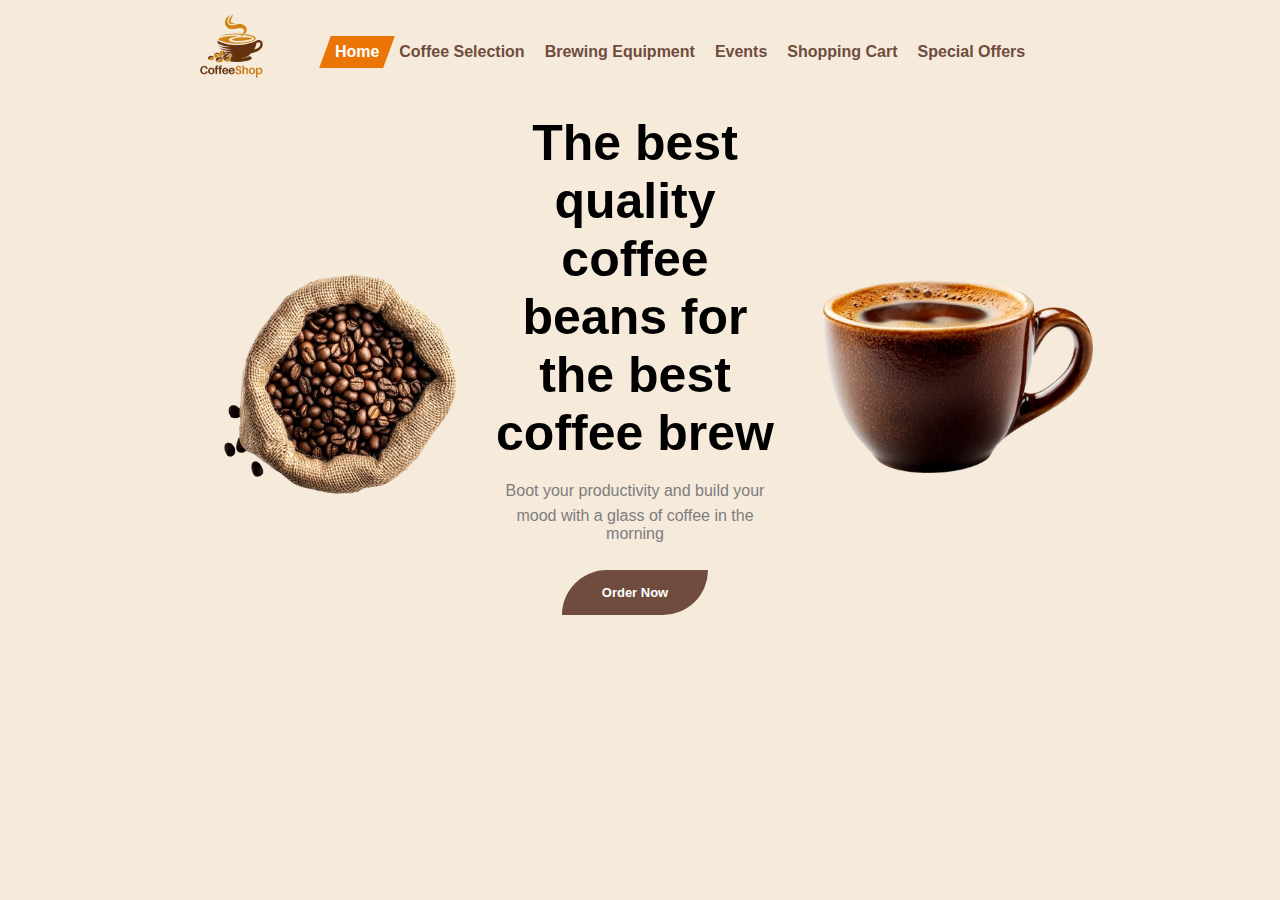
==== index.html @ 0a5094bb "init" ====
<!DOCTYPE html>
<html lang="en">
<head>
    <meta charset="UTF-8">
    <meta name="viewport" content="width=device-width, initial-scale=1.0">
    <title>Coffee Shop</title>

    <link rel="stylesheet" href="./assets/styles/app.css">
    <link rel="stylesheet" href="https://cdnjs.cloudflare.com/ajax/libs/font-awesome/5.7.2/css/all.min.css" integrity="sha512-3M00D/rn8n+2ZVXBO9Hib0GKNpkm8MSUU/e2VNthDyBYxKWG+BftNYYcuEjXlyrSO637tidzMBXfE7sQm0INUg==" crossorigin="anonymous" referrerpolicy="no-referrer" />
</head>
<body>
    <nav>
        <div class="navbar-wrapper">
            <div class="logo">
                <img src="./assets/images/logo.png" alt="">
            </div>
            <div class="menu">
                <a href="#" class="active"><span>Home</span></a>
                <a href="#"><span>Coffee Selection</span></a>
                <a href="#"><span>Brewing Equipment</span></a>
                <a href="#"><span>Events</span></a>
                <a href="#"><span>Shopping Cart</span></a>
                <a href="#"><span>Special Offers</span></a>
            </div>
            <div class="cart">
                <i class="fas fa-shopping-cart cursor-pointer"></i>
            </div>
        </div>
    </nav>

    <!-- hero section  -->
    <section class="hero">
        <img src="./assets/images/seed.png" alt="">
        <div class="hero-content">
            <h1>The best quality coffee beans for the best coffee brew</h1>
            <div>
                <p>Boot your productivity and build your</p>
                <p>mood with a glass of coffee in the morning</p>
            </div>
            <a href="#" class="primary-btn">Order Now</a>
        </div>
        <img src="./assets/images/cup.png" alt="">
    </section>
</body>
</html>
---- assets/styles/app.css ----
@import url('navbar.css');
@import url('home.css');

body {
    margin: 0;
    padding: 0;
    box-sizing: border-box;
    font-family: Arial, Helvetica, sans-serif;
    background-color: #f6eada;
}

p {
    margin: 0px 0px 7px;
    padding: 0;
    color: #7c7d80;
}

h1, h2, h3, h4, h5, h6 {
    margin: 0;
    padding: 0;
}

:root {
    --primary-color: #6f4c3e;
    --secondary-color: #eb7506;
    --app-padding: 10px 15%;
}

.cursor-pointer {
    cursor: pointer;
}

a {
    text-decoration: none;
}

a.primary-btn {
    display: inline-block;
    background-color: var(--primary-color);
    padding: 15px 40px;
    border-radius: 100px 0px 100px 0px;
    color: #fff;
    font-weight: 600;
    font-size: 13px;
    transition: .4s ease;
}

a.primary-btn:hover {
    background-color: var(--secondary-color);
}

i {
    color: var(--primary-color);
    font-size: 18px;
}
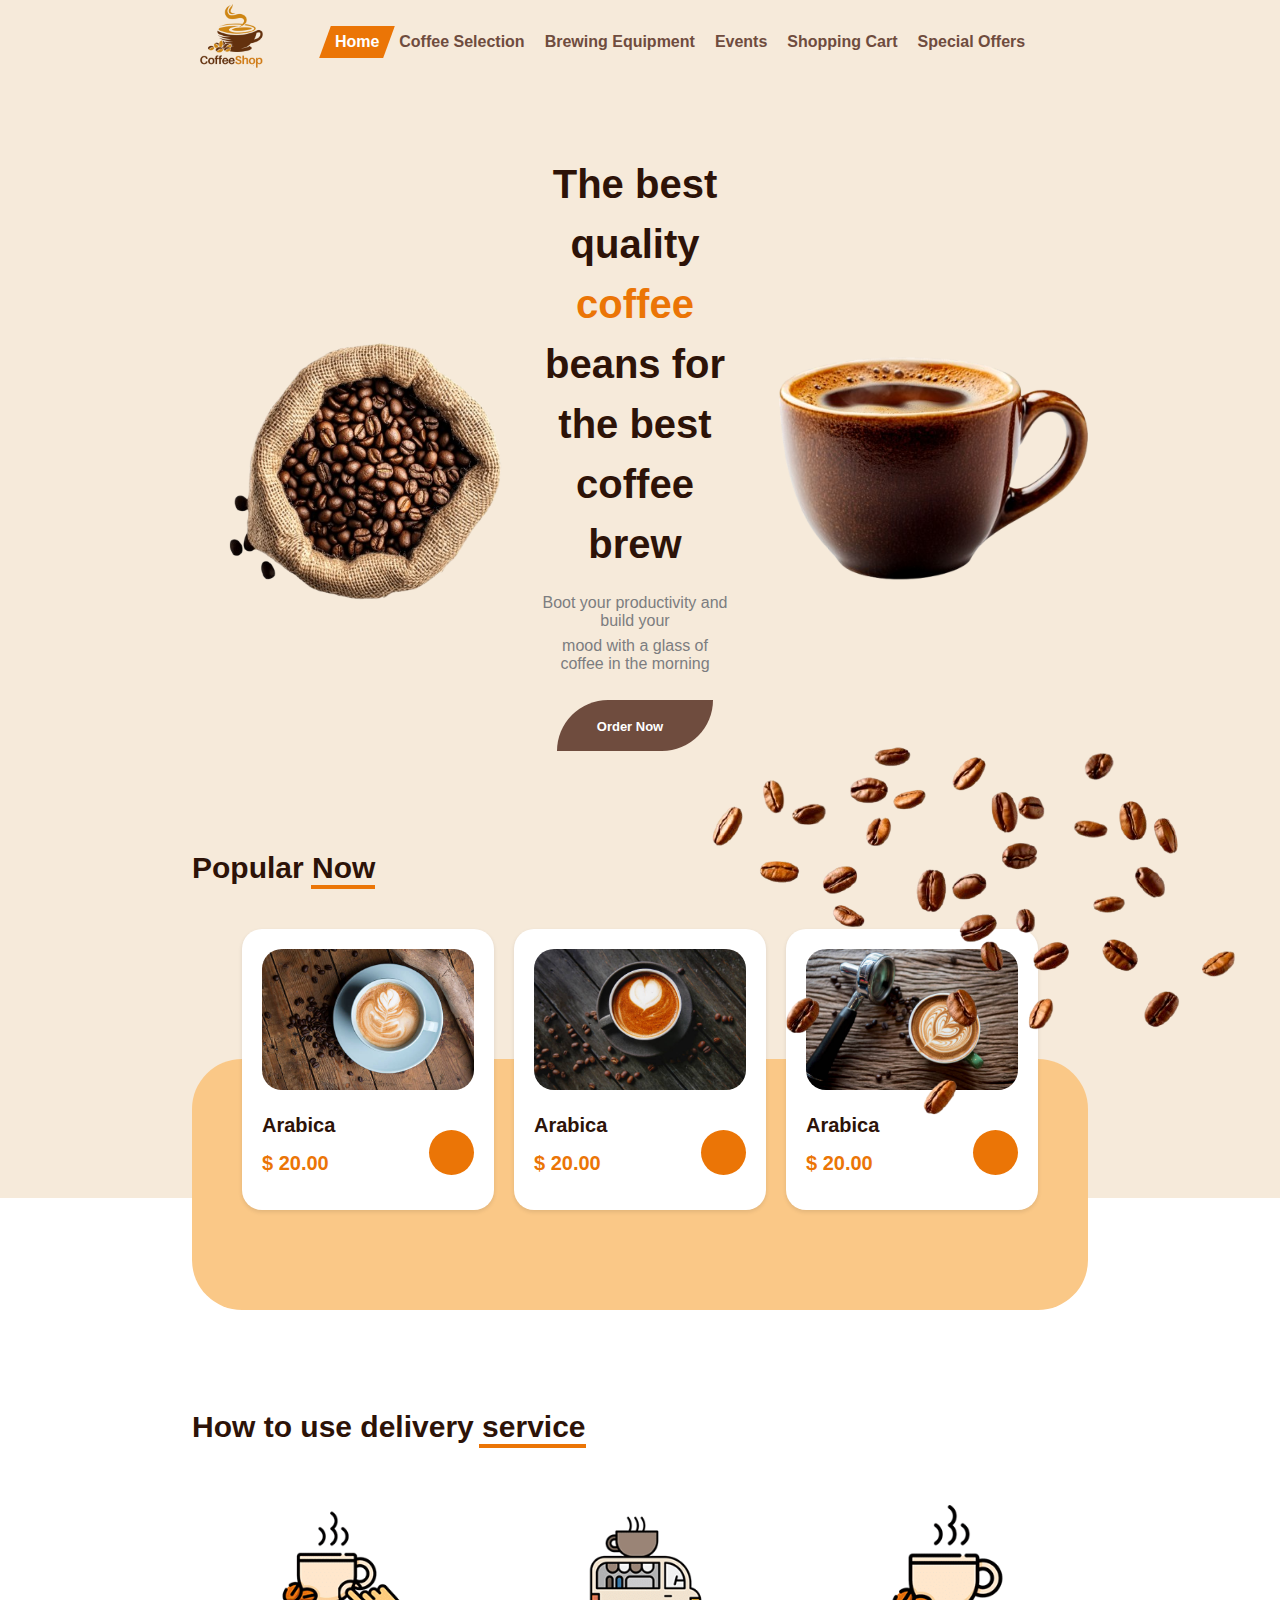
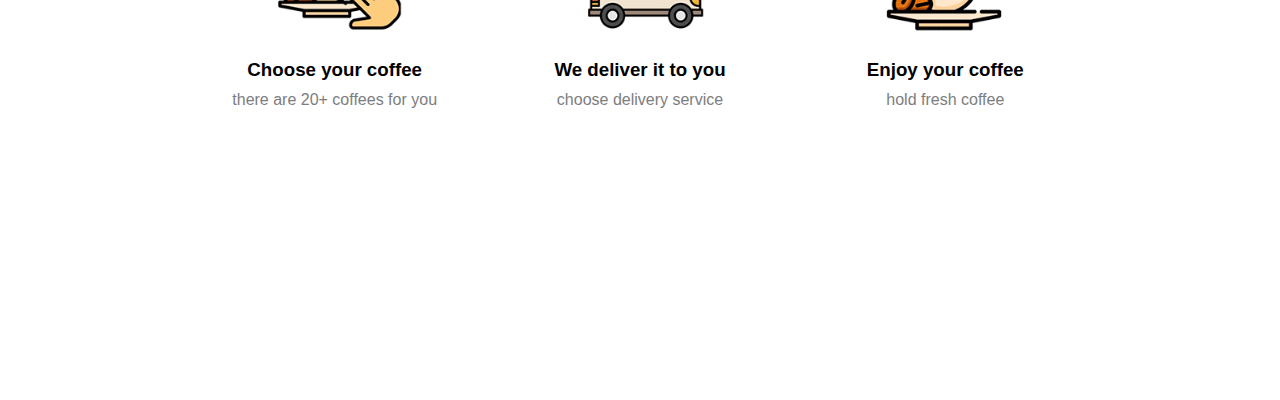
==== commit 4c594831: "delivery service" ====
--- a/index.html
+++ b/index.html
@@ -32,14 +32,88 @@
     <section class="hero">
         <img src="./assets/images/seed.png" alt="">
         <div class="hero-content">
-            <h1>The best quality coffee beans for the best coffee brew</h1>
+            <h1>The best quality <span>coffee</span> beans for the best coffee brew</h1>
             <div>
                 <p>Boot your productivity and build your</p>
                 <p>mood with a glass of coffee in the morning</p>
             </div>
-            <a href="#" class="primary-btn">Order Now</a>
+            <a href="#" class="primary-btn">Order Now <i class="fas fa-shopping-cart cursor-pointer"></i></a>
         </div>
         <img src="./assets/images/cup.png" alt="">
     </section>
+
+    <section class="popular-now">
+        <img class="beans" src="./assets/images/bean.png" alt="">
+        <h1 class="section-header">Popular Now</h1>
+        <div class="popular-card-wrapper">
+            <div class="popular-card">
+                <div class="popular-card-img">
+                    <img src="./assets/images/popular1.jpg" alt="">
+                </div>
+                <div class="popular-card-content">
+                    <div>
+                        <h3>Arabica</h3>
+                        <p class="price">$ 20.00</p>
+                    </div>
+                    <div class="cart-wrapper">
+                        <i class="fas fa-shopping-cart cursor-pointer"></i>
+                    </div>
+                </div>
+            </div>
+            <div class="popular-card">
+                <div class="popular-card-img">
+                    <img src="./assets/images/popular2.jpg" alt="">
+                </div>
+                <div class="popular-card-content">
+                    <div>
+                        <h3>Arabica</h3>
+                        <p class="price">$ 20.00</p>
+                    </div>
+                    <div class="cart-wrapper">
+                        <i class="fas fa-shopping-cart cursor-pointer"></i>
+                    </div>
+                </div>
+            </div>
+            <div class="popular-card">
+                <div class="popular-card-img">
+                    <img src="./assets/images/popular3.jpg" alt="">
+                </div>
+                <div class="popular-card-content">
+                    <div>
+                        <h3>Arabica</h3>
+                        <p class="price">$ 20.00</p>
+                    </div>
+                    <div class="cart-wrapper">
+                        <i class="fas fa-shopping-cart cursor-pointer"></i>
+                    </div>
+                </div>
+            </div>
+        </div>
+    </section>
+
+    <!-- delivery service  -->
+     <section class="delivery-service">
+        <h1 class="section-header">How to use delivery service</h1>
+
+        <div class="delivery-card-wrapper">
+            <div class="delivery-card">
+                <img src="./assets/images/deli1.png" alt="">
+                <h3>Choose your coffee</h3>
+                <p>there are 20+ coffees for you</p>
+            </div>
+            <div class="delivery-card">
+                <img src="./assets/images/deli2.png" alt="">
+                <h3>We deliver it to you</h3>
+                <p>choose delivery service</p>
+            </div>
+            <div class="delivery-card">
+                <img src="./assets/images/deli3.png" alt="">
+                <h3>Enjoy your coffee</h3>
+                <p>hold fresh coffee</p>
+            </div>
+        </div>
+     </section>
+
 </body>
+    <script src="./assets/js/app.js"></script>
 </html>--- a/assets/styles/app.css
+++ b/assets/styles/app.css
@@ -6,7 +6,7 @@
     padding: 0;
     box-sizing: border-box;
     font-family: Arial, Helvetica, sans-serif;
-    background-color: #f6eada;
+    height: 2000px;
 }
 
 p {
@@ -21,9 +21,11 @@
 }
 
 :root {
+    --bg-color: #f6eada;
     --primary-color: #6f4c3e;
     --secondary-color: #eb7506;
-    --app-padding: 10px 15%;
+    --app-padding: 0px 15%;
+    --font-color: #2d1308;
 }
 
 .cursor-pointer {
@@ -45,8 +47,47 @@
     transition: .4s ease;
 }
 
+a.primary-btn i {
+    margin-left: 10px;
+    color: #eb7506;
+}
+
 a.primary-btn:hover {
     background-color: var(--secondary-color);
+}
+
+a.primary-btn:hover i {
+    color: #fff;
+}
+
+h1.section-header {
+    display: inline-block;
+    font-size: 30px;
+    font-weight: bold;
+    color: var(--font-color);
+    margin-bottom: 20px;
+}
+
+h1.section-header::after {
+    content: "";
+    display: block;
+    height: 4px;
+    background-color: var(--secondary-color);
+    margin-left: auto;
+}
+
+.cart-wrapper {
+    display: flex;
+    justify-content: center;
+    align-items: center;
+    background-color: var(--secondary-color);
+    width: 45px;
+    height: 45px;
+    border-radius: 100%;
+}
+
+.cart-wrapper i {
+    color: #fff;
 }
 
 i {
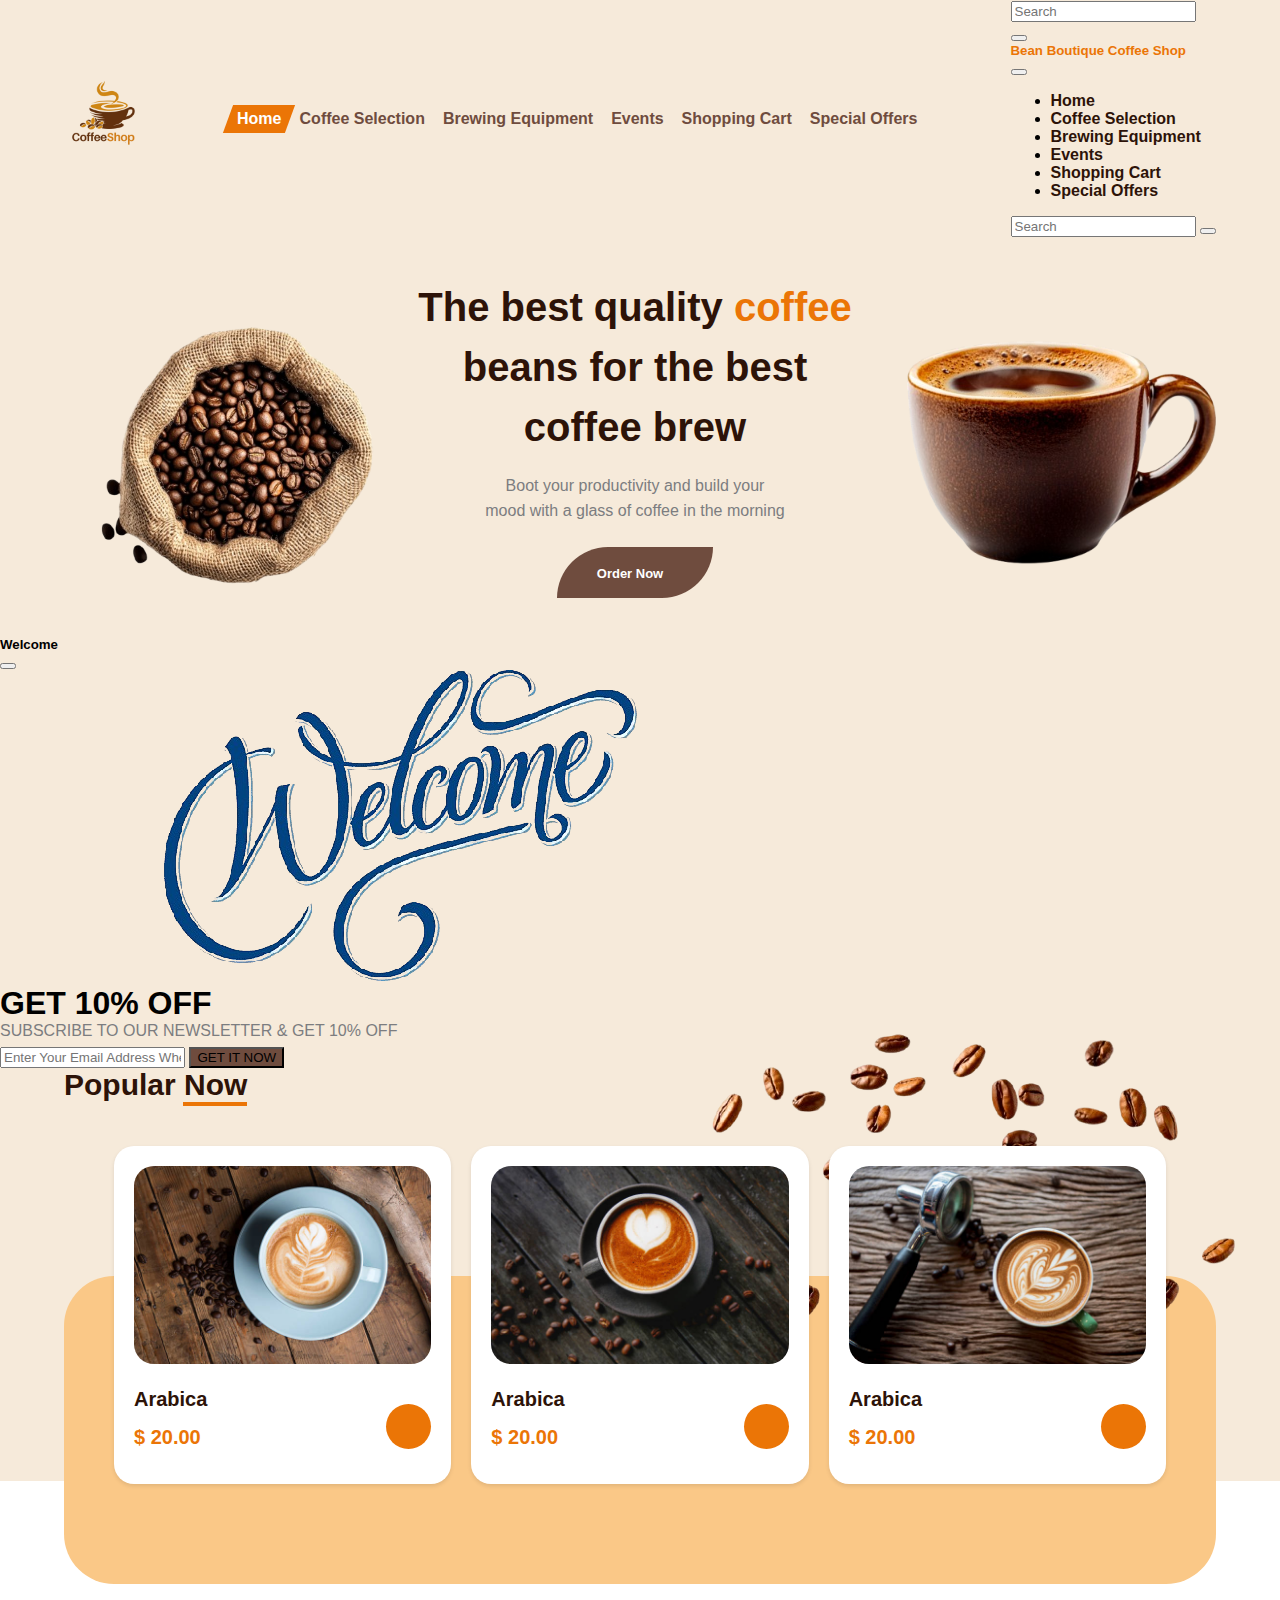
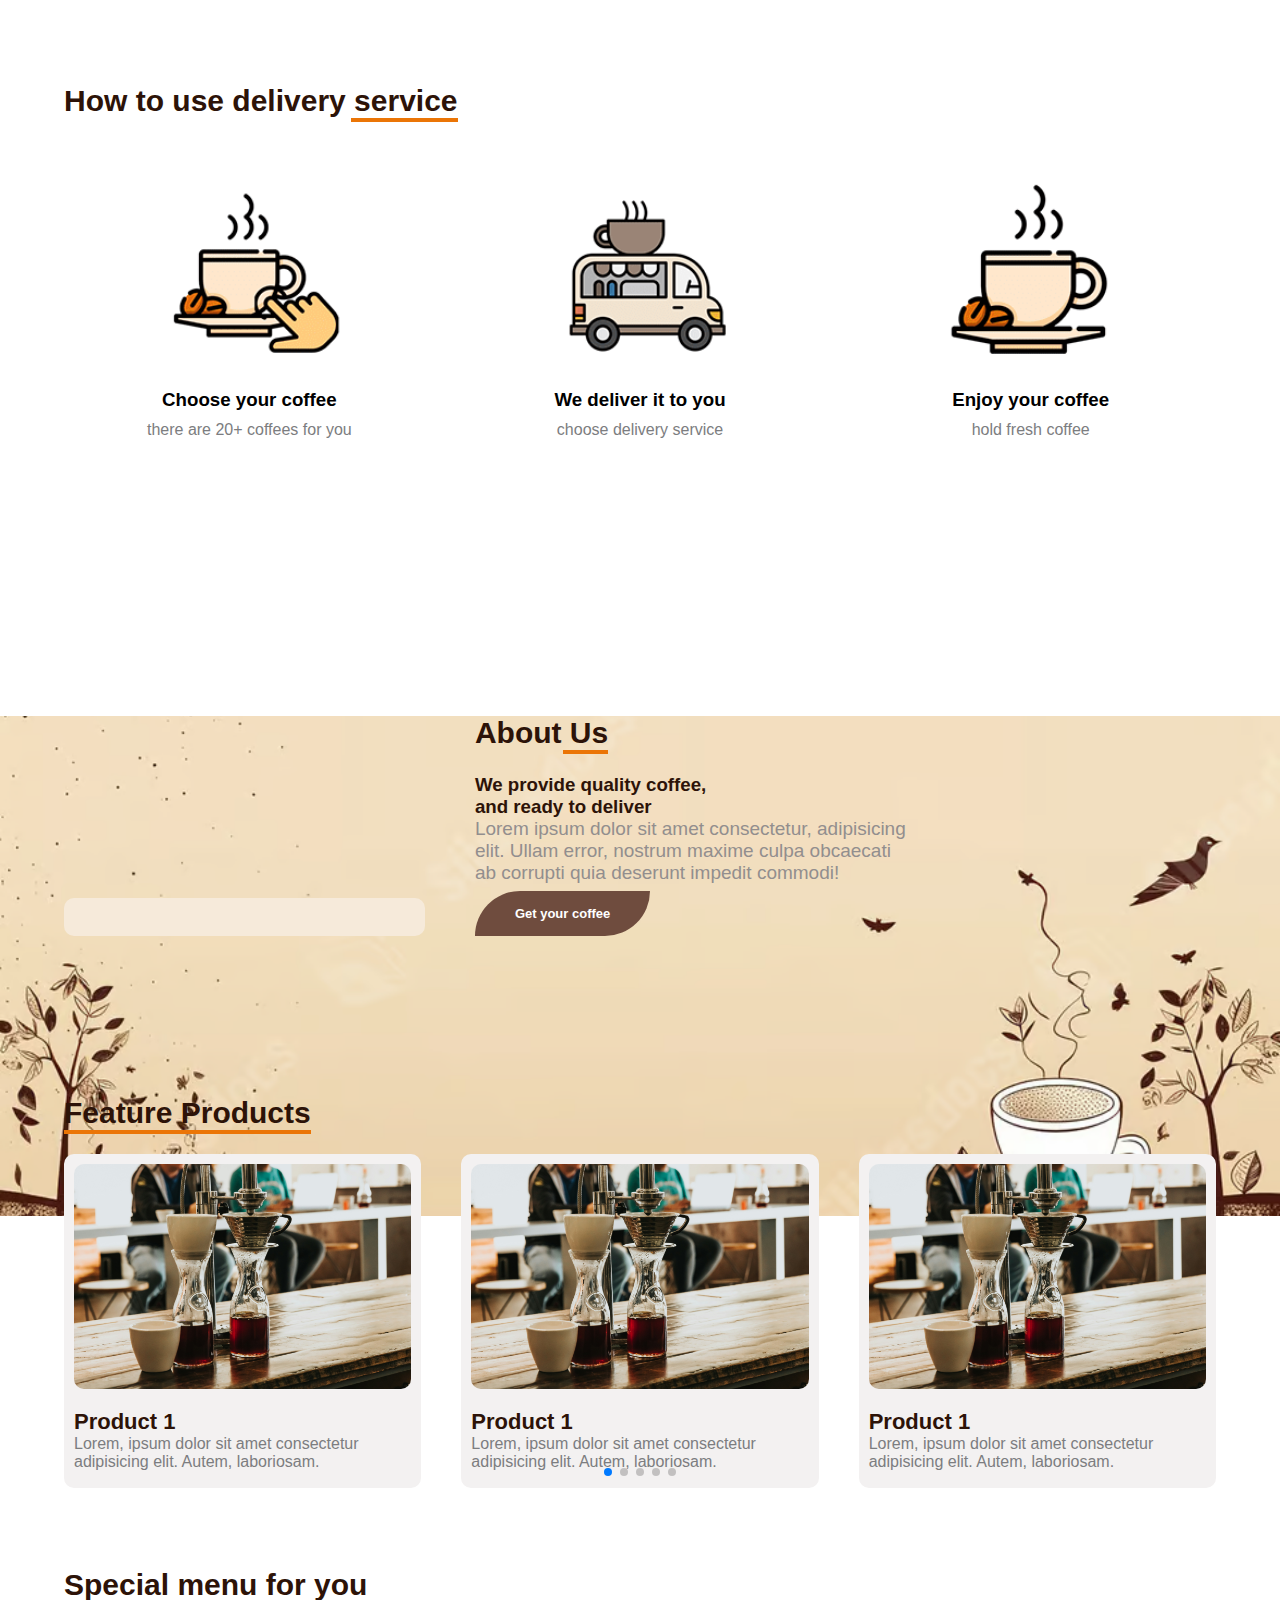
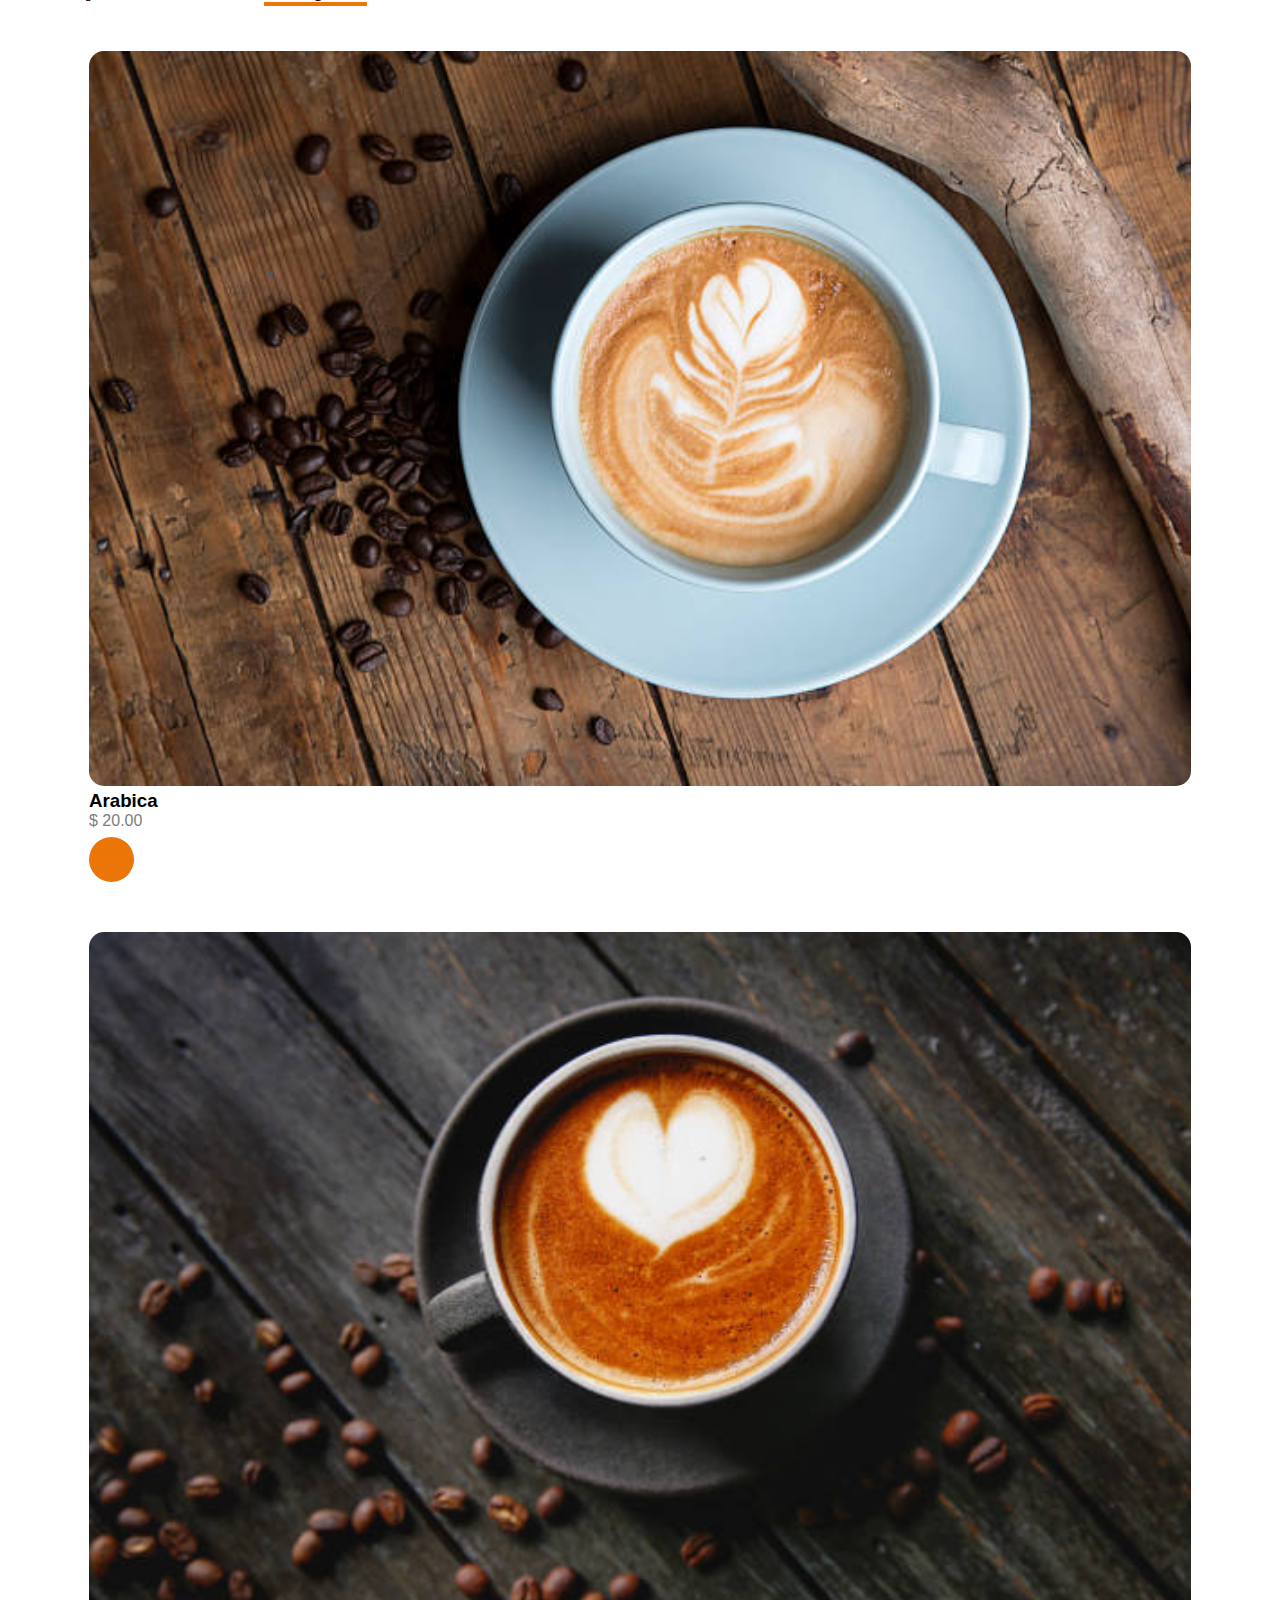
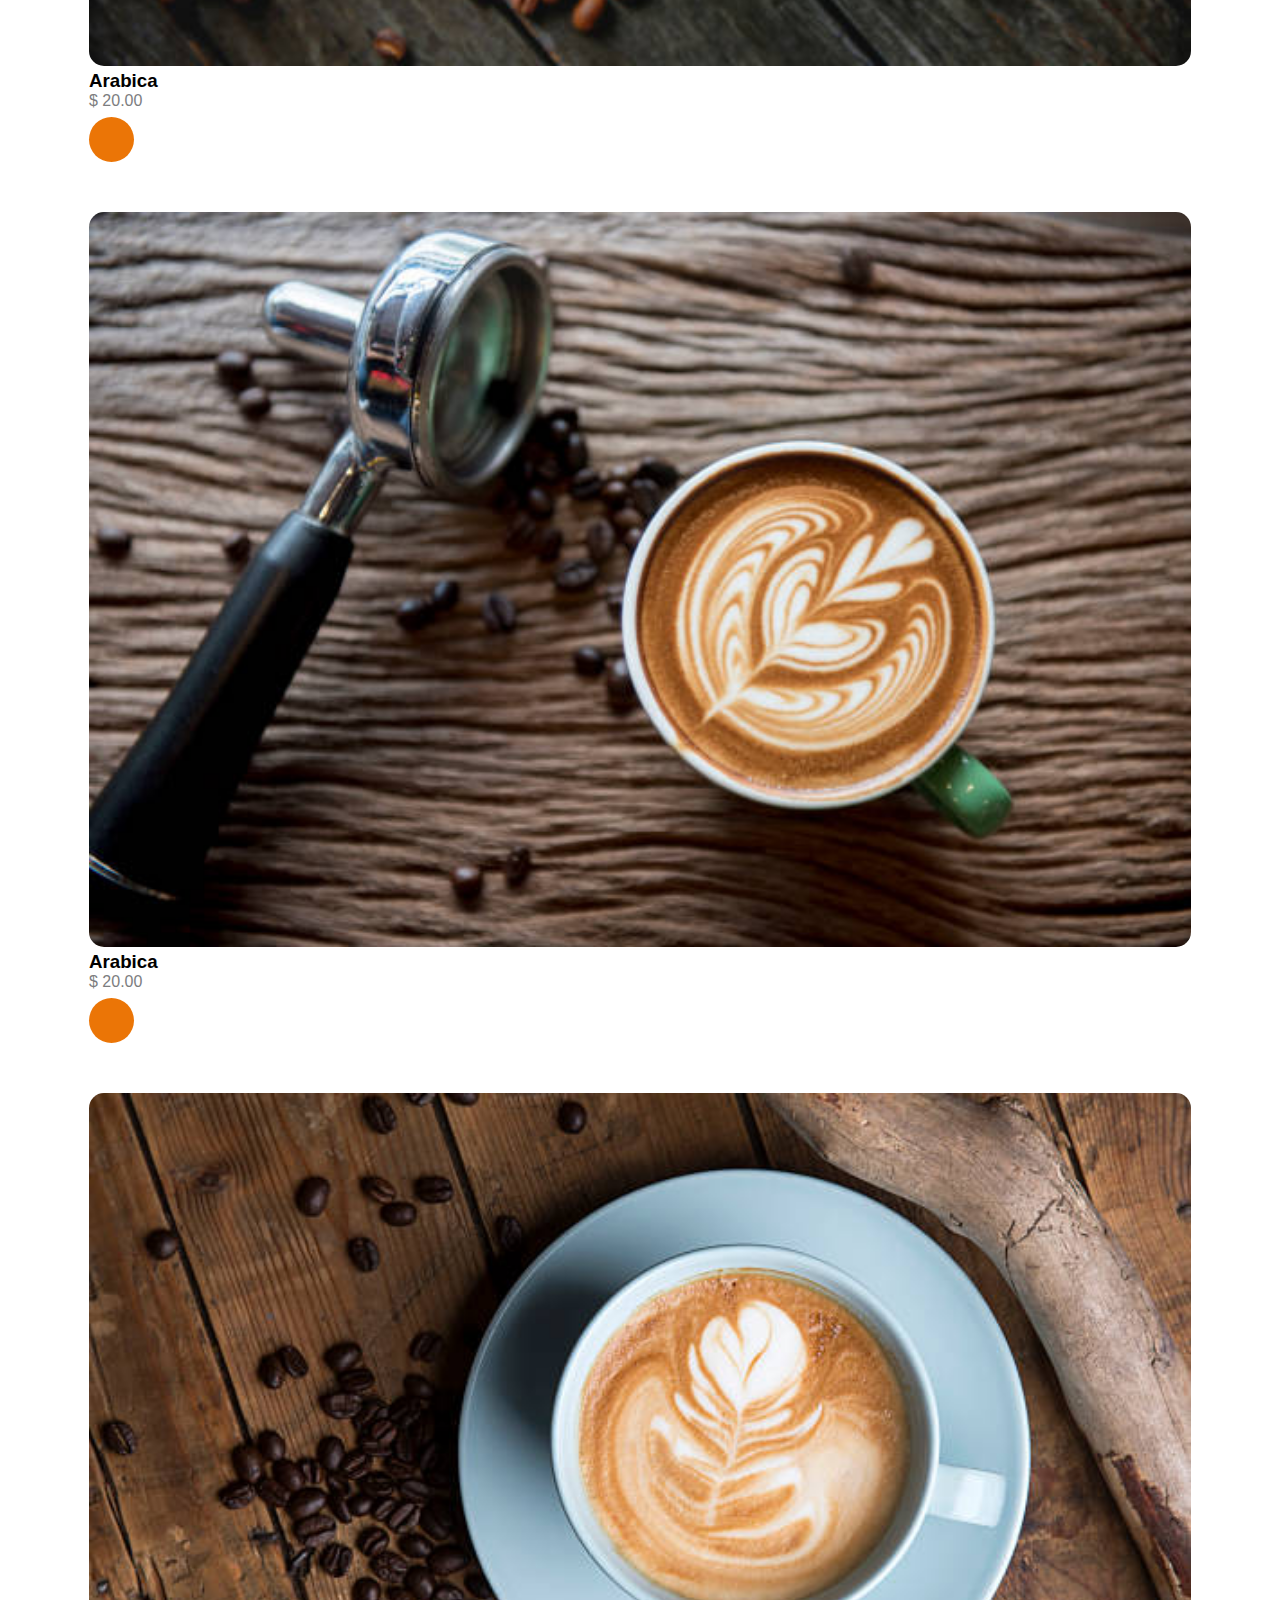
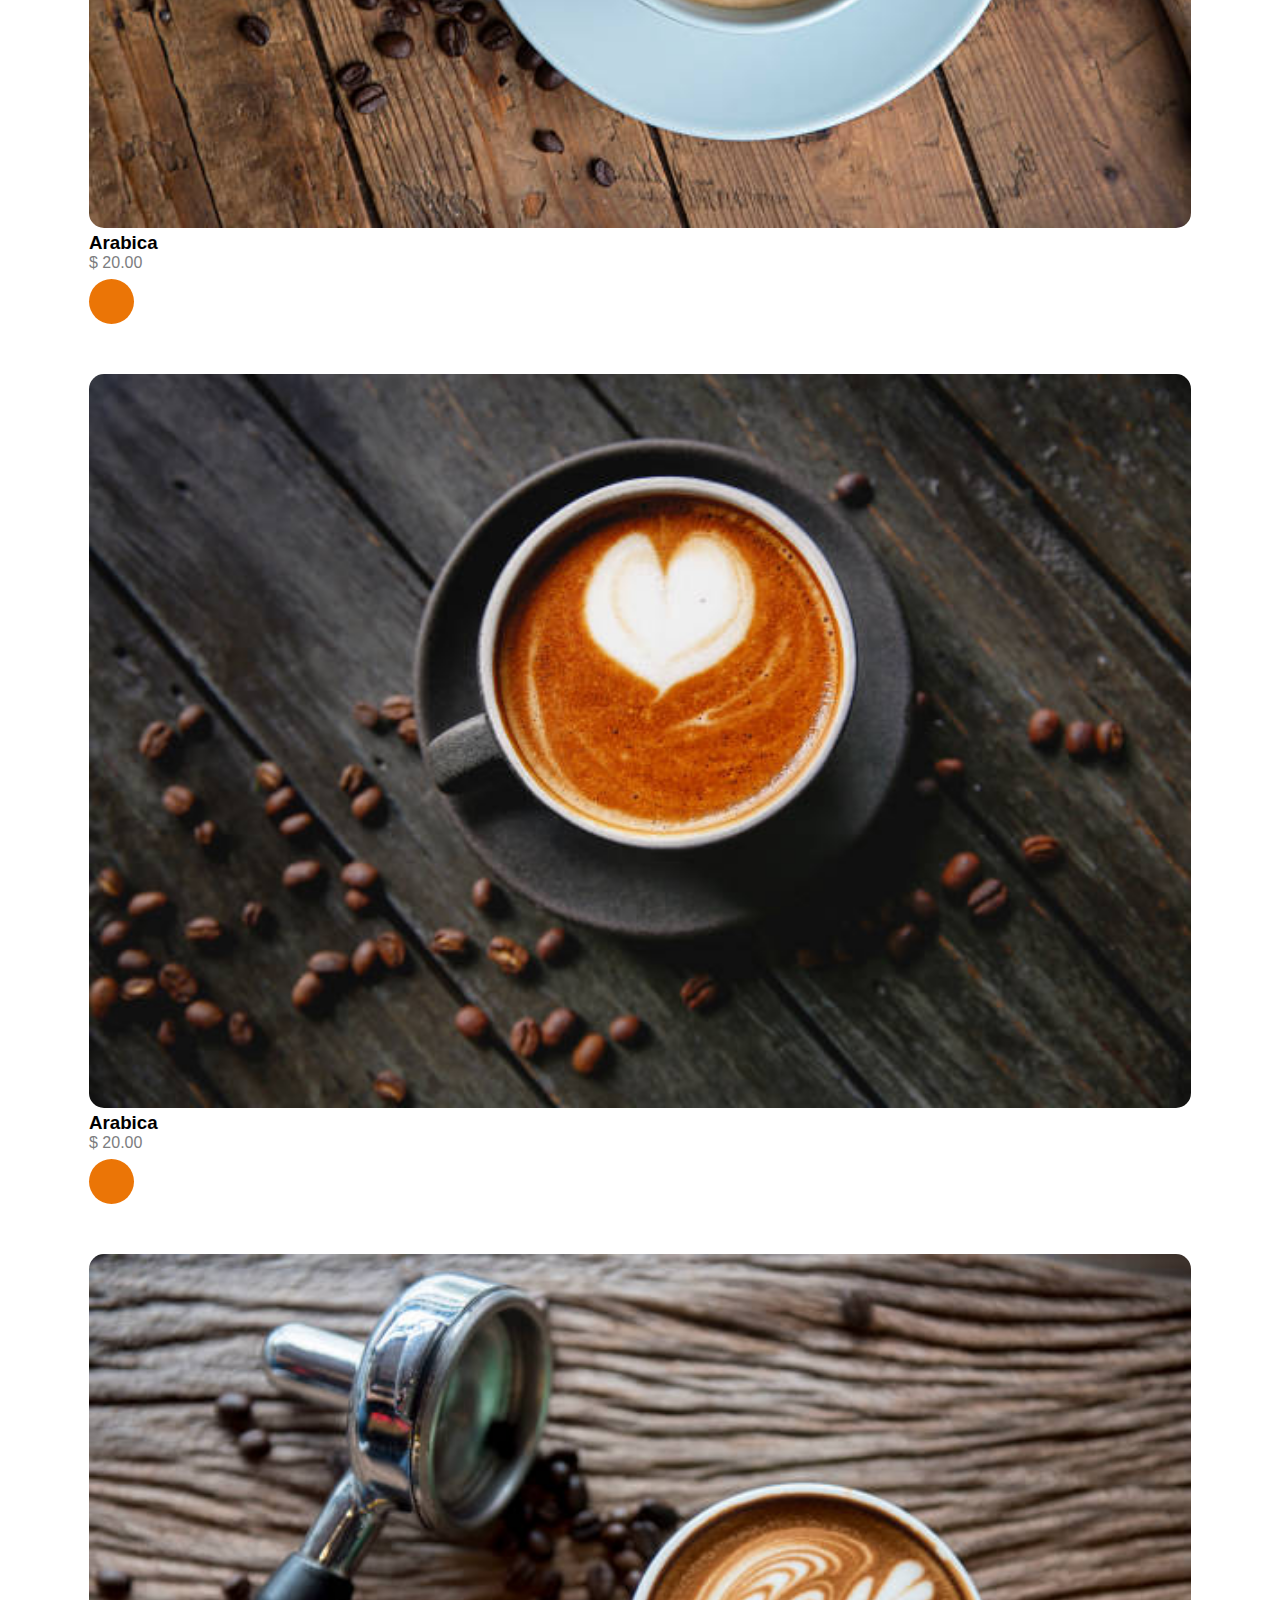
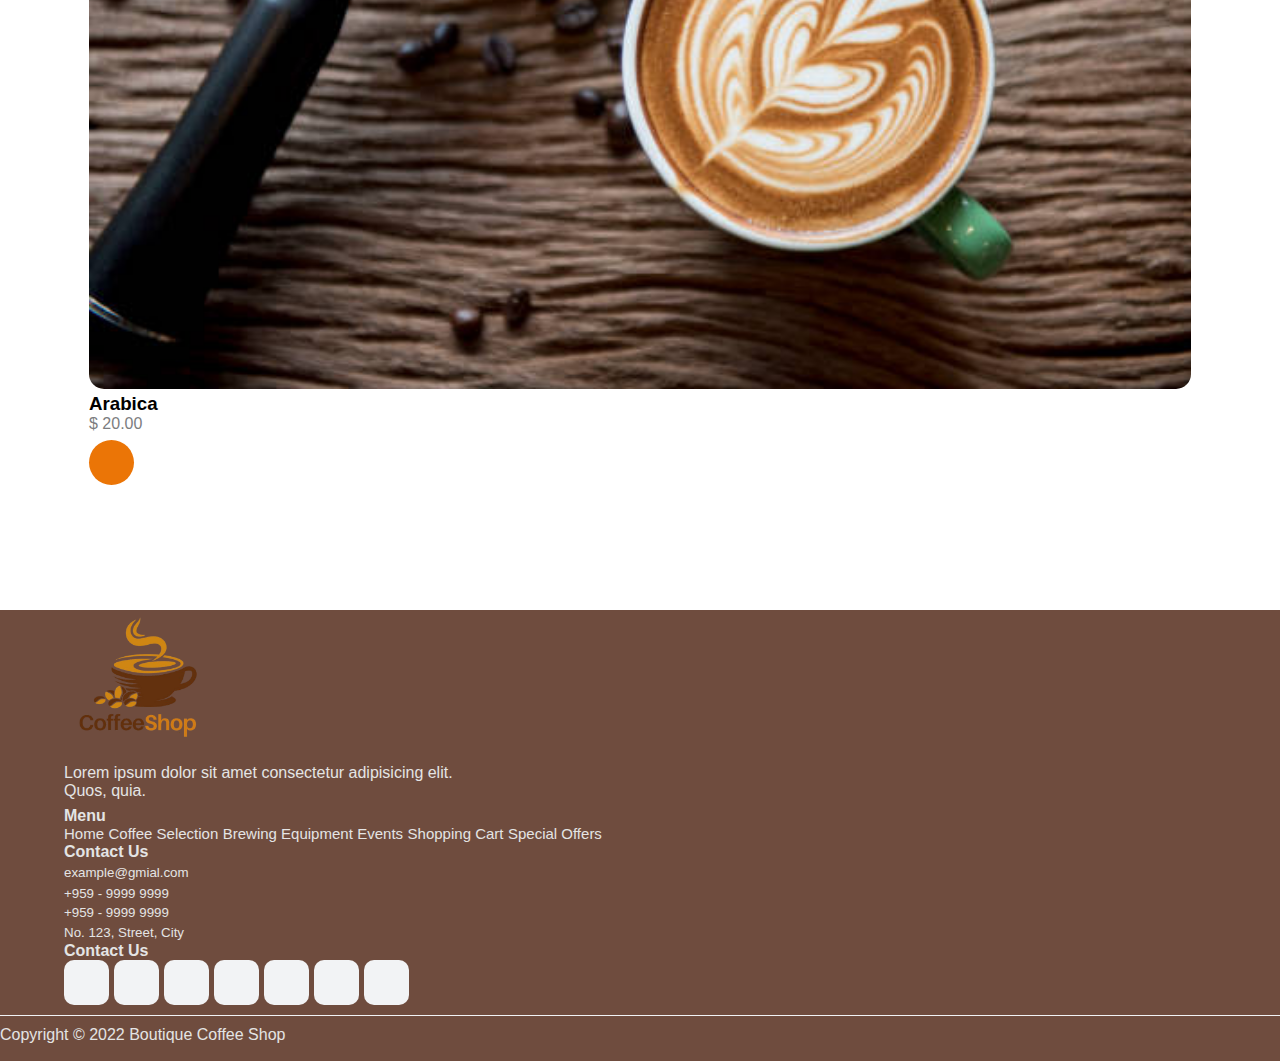
==== commit 161d8338: "demo" ====
--- a/index.html
+++ b/index.html
@@ -3,33 +3,83 @@
 <head>
     <meta charset="UTF-8">
     <meta name="viewport" content="width=device-width, initial-scale=1.0">
-    <title>Coffee Shop</title>
+    <link rel="icon" href="./assets/images/logo.png">
+    <title>Boutique Coffee Shop</title>
 
     <link rel="stylesheet" href="./assets/styles/app.css">
     <link rel="stylesheet" href="https://cdnjs.cloudflare.com/ajax/libs/font-awesome/5.7.2/css/all.min.css" integrity="sha512-3M00D/rn8n+2ZVXBO9Hib0GKNpkm8MSUU/e2VNthDyBYxKWG+BftNYYcuEjXlyrSO637tidzMBXfE7sQm0INUg==" crossorigin="anonymous" referrerpolicy="no-referrer" />
+    <link href="https://cdn.jsdelivr.net/npm/bootstrap@5.1.3/dist/css/bootstrap.min.css" rel="stylesheet" integrity="sha384-1BmE4kWBq78iYhFldvKuhfTAU6auU8tT94WrHftjDbrCEXSU1oBoqyl2QvZ6jIW3" crossorigin="anonymous">
+    <link
+    rel="stylesheet"
+    href="https://cdn.jsdelivr.net/npm/swiper@11/swiper-bundle.min.css"
+    />
 </head>
 <body>
-    <nav>
-        <div class="navbar-wrapper">
-            <div class="logo">
+        <nav class="navbar-wrapper content-wrapper">
+            <div class="logo cursor-pointer" onclick="window.location.href='index.html';">
                 <img src="./assets/images/logo.png" alt="">
             </div>
-            <div class="menu">
-                <a href="#" class="active"><span>Home</span></a>
-                <a href="#"><span>Coffee Selection</span></a>
-                <a href="#"><span>Brewing Equipment</span></a>
-                <a href="#"><span>Events</span></a>
-                <a href="#"><span>Shopping Cart</span></a>
-                <a href="#"><span>Special Offers</span></a>
-            </div>
-            <div class="cart">
-                <i class="fas fa-shopping-cart cursor-pointer"></i>
-            </div>
-        </div>
-    </nav>
+            <div class="menu d-none d-lg-block">
+                <a href="index.html" class="active"><span>Home</span></a>
+                <a href="coffee-selection.html"><span>Coffee Selection</span></a>
+                <a href="brewing-equipment.html"><span>Brewing Equipment</span></a>
+                <a href="event.html"><span>Events</span></a>
+                <a href="shopping-cart.html"><span>Shopping Cart</span></a>
+                <a href="special-offer.html"><span>Special Offers</span></a>
+            </div>
+            <div class="d-flex gap-3 align-items-center ">
+                <div class="d-none d-lg-flex align-items-center gap-2 bg-white py-1 px-3 rounded-pill search-box ">
+                    <i class="fas fa-search"></i>
+                    <input type="text" class="form-control bg-transparent border-0 p-0 py-1" placeholder="Search">
+                </div>
+                <div class="icons d-flex align-items-center gap-3">
+                    <i class="fas fa-shopping-cart cursor-pointer"></i>
+                    <i class="fas fa-user "></i>
+
+                    <!-- moble drawer  -->
+                    <button class="navbar-toggler block d-lg-none" type="button" data-bs-toggle="offcanvas" data-bs-target="#offcanvasNavbar" aria-controls="offcanvasNavbar">
+                        <i class="fas fa-bars"></i>
+                    </button>
+                    <div class="offcanvas offcanvas-start" tabindex="-1" id="offcanvasNavbar" aria-labelledby="offcanvasNavbarLabel">
+                        <div class="offcanvas-header">
+                            <h5 class="offcanvas-title" id="offcanvasNavbarLabel">Bean Boutique Coffee Shop</h5>
+                            <button type="button" class="btn-close text-reset" data-bs-dismiss="offcanvas" aria-label="Close"></button>
+                        </div>
+                        <div class="offcanvas-body">
+                            <ul class="navbar-nav justify-content-end flex-grow-1 pe-3">
+                                <li class="nav-item">
+                                    <a class="nav-link active" aria-current="page" href="index.html">Home</a>
+                                </li>
+                                <li class="nav-item">
+                                    <a class="nav-link" href="coffee-selection.html">Coffee Selection</a>
+                                </li>
+                                <li class="nav-item">
+                                    <a class="nav-link" href="brewing-equipment.html">Brewing Equipment</a>
+                                </li>
+                                <li class="nav-item">
+                                    <a class="nav-link" href="event.html">Events</a>
+                                </li>
+                                <li class="nav-item">
+                                    <a class="nav-link" href="shopping-cart.html">Shopping Cart</a>
+                                </li>
+                                <li class="nav-item">
+                                    <a class="nav-link" href="special-offer.html">Special Offers</a>
+                                </li>
+                            </ul>
+                            <form class="d-flex mt-3">
+                                <input class="form-control me-2 rounded-pill" type="search" placeholder="Search" aria-label="Search">
+                                <button class="btn btn-outline-warning" type="submit">
+                                    <i class="fas fa-search"></i>
+                                </button>
+                            </form>
+                        </div>
+                    </div>
+                </div>
+            </div>
+        </nav>
 
     <!-- hero section  -->
-    <section class="hero">
+    <section class="hero content-wrapper">
         <img src="./assets/images/seed.png" alt="">
         <div class="hero-content">
             <h1>The best quality <span>coffee</span> beans for the best coffee brew</h1>
@@ -42,7 +92,29 @@
         <img src="./assets/images/cup.png" alt="">
     </section>
 
-    <section class="popular-now">
+    <!-- Modal -->
+    <div class="modal fade" id="welcomeModal" data-bs-backdrop="static" data-bs-keyboard="false" tabindex="-1" aria-labelledby="welcomeModalLabel" aria-hidden="true">
+        <div class="modal-dialog modal-dialog-centered">
+        <div class="modal-content">
+            <div class="modal-header ">
+            <h5 class="modal-title" id="welcomeModalLabel">Welcome</h5>
+            <button type="button" class="btn-close" data-bs-dismiss="modal" aria-label="Close"></button>
+            </div>
+            <div class="modal-body d-flex flex-column justify-content-center align-items-center pb-5 pt-2">
+                <img class="w-50 mx-auto" src="./assets/images/welcome.png" alt="">
+                <h1 class="fw-bolder my-3">GET 10% OFF</h1>
+                <p>SUBSCRIBE TO OUR NEWSLETTER & GET 10% OFF</p>
+
+                <div class="mt-4 w-100 px-4">
+                    <input type="text" class="form-control w-100 mb-3 rounded text-white" readonly placeholder="Enter Your Email Address Where We Send You 10% off">
+                    <input type="button" class="form-control w-100 modal-btn rounded text-white" style="background: var(--primary-color);" value="GET IT NOW"  onclick="window.location.href='index.html';">
+                </div>
+            </div>
+        </div>
+        </div>
+    </div>
+
+    <section class="popular-now content-wrapper">
         <img class="beans" src="./assets/images/bean.png" alt="">
         <h1 class="section-header">Popular Now</h1>
         <div class="popular-card-wrapper">
@@ -92,28 +164,269 @@
     </section>
 
     <!-- delivery service  -->
-     <section class="delivery-service">
+     <section class="delivery-service content-wrapper">
         <h1 class="section-header">How to use delivery service</h1>
 
         <div class="delivery-card-wrapper">
             <div class="delivery-card">
                 <img src="./assets/images/deli1.png" alt="">
-                <h3>Choose your coffee</h3>
-                <p>there are 20+ coffees for you</p>
+                <h3 class="text-center">Choose your coffee</h3>
+                <p class="text-center">there are 20+ coffees for you</p>
             </div>
             <div class="delivery-card">
                 <img src="./assets/images/deli2.png" alt="">
-                <h3>We deliver it to you</h3>
-                <p>choose delivery service</p>
+                <h3 class="text-center">We deliver it to you</h3>
+                <p class="text-center">choose delivery service</p>
             </div>
             <div class="delivery-card">
                 <img src="./assets/images/deli3.png" alt="">
-                <h3>Enjoy your coffee</h3>
-                <p>hold fresh coffee</p>
+                <h3 class="text-center">Enjoy your coffee</h3>
+                <p class="text-center">hold fresh coffee</p>
             </div>
         </div>
      </section>
 
+     <section class="about-us">
+        <img class="banner" src="./assets/images/coffee-banner.avif" alt="">
+        <div class="content-wrapper">
+            <div class="img-container">
+                <img src="./assets/images/coffee.jpg" alt="">
+            </div>
+
+            <div class="content">
+                <h1 class="section-header">About Us</h1>
+                <h3>We provide quality coffee,</h3>
+                <h3 class="mb-3">and ready to deliver</h3>
+                <p>
+                    Lorem ipsum dolor sit amet consectetur, adipisicing elit. Ullam error, nostrum maxime culpa obcaecati ab corrupti quia deserunt impedit commodi!
+                </p>
+                <a href="#" class="primary-btn">Get your coffee</a>
+
+            </div>
+        </div>
+     </section>
+
+     <section class="feature-products content-wrapper">
+        <h1 class="section-header">Feature Products</h1>
+        <div class="swiper">
+            <!-- Additional required wrapper -->
+            <div class="swiper-wrapper">
+              <!-- Slides -->
+              <div class="swiper-slide">
+                <div class="feature-card">
+                    <img class="feature-img" src="./assets/images/feature1.jpg" alt="">
+                    <div class="content">
+                        <h3>Product 1</h3>
+                        <p>Lorem, ipsum dolor sit amet consectetur adipisicing elit. Autem, laboriosam.</p>
+                    </div>
+                </div>
+              </div>
+              <div class="swiper-slide">
+                <div class="feature-card">
+                    <img class="feature-img" src="./assets/images/feature1.jpg" alt="">
+                    <div class="content">
+                        <h3>Product 1</h3>
+                        <p>Lorem, ipsum dolor sit amet consectetur adipisicing elit. Autem, laboriosam.</p>
+                    </div>
+                </div>
+              </div>
+              <div class="swiper-slide">
+                <div class="feature-card">
+                    <img class="feature-img" src="./assets/images/feature1.jpg" alt="">
+                    <div class="content">
+                        <h3>Product 1</h3>
+                        <p>Lorem, ipsum dolor sit amet consectetur adipisicing elit. Autem, laboriosam.</p>
+                    </div>
+                </div>
+              </div>
+              <div class="swiper-slide">
+                <div class="feature-card">
+                    <img class="feature-img" src="./assets/images/feature1.jpg" alt="">
+                    <div class="content">
+                        <h3>Product 1</h3>
+                        <p>Lorem, ipsum dolor sit amet consectetur adipisicing elit. Autem, laboriosam.</p>
+                    </div>
+                </div>
+              </div>
+              <div class="swiper-slide">
+                <div class="feature-card">
+                    <img class="feature-img" src="./assets/images/feature1.jpg" alt="">
+                    <div class="content">
+                        <h3>Product 1</h3>
+                        <p>Lorem, ipsum dolor sit amet consectetur adipisicing elit. Autem, laboriosam.</p>
+                    </div>
+                </div>
+              </div>
+            </div>
+            
+            <!-- If we need pagination -->
+            <div class="swiper-pagination"></div>
+          
+          </div>
+     </section>
+
+     <section class="special-menu content-wrapper">
+        <h1 class="section-header">Special menu for you</h1>
+        <div class="row mt-4">
+            <div class="col-12 col-sm-6 col-md-4 mb-3">
+                <div class="product-card shadow-lg">
+                    <div class="product-card-img">
+                        <img src="./assets/images/popular1.jpg" alt="">
+                    </div>
+                    <div class="product-card-content d-flex justify-content-between mt-3">
+                        <div>
+                            <h3>Arabica</h3>
+                            <p class="price">$ 20.00</p>
+                        </div>
+                        <div class="cart-wrapper">
+                            <i class="fas fa-shopping-cart cursor-pointer"></i>
+                        </div>
+                    </div>
+                </div>
+            </div>
+            <div class="col-12 col-sm-6 col-md-4 mb-3">
+                <div class="product-card shadow-lg">
+                    <div class="product-card-img">
+                        <img src="./assets/images/popular2.jpg" alt="">
+                    </div>
+                    <div class="product-card-content d-flex justify-content-between mt-3">
+                        <div>
+                            <h3>Arabica</h3>
+                            <p class="price">$ 20.00</p>
+                        </div>
+                        <div class="cart-wrapper">
+                            <i class="fas fa-shopping-cart cursor-pointer"></i>
+                        </div>
+                    </div>
+                </div>
+            </div>
+            <div class="col-12 col-sm-6 col-md-4 mb-3">
+                <div class="product-card shadow-lg">
+                    <div class="product-card-img">
+                        <img src="./assets/images/popular3.jpg" alt="">
+                    </div>
+                    <div class="product-card-content d-flex justify-content-between mt-3">
+                        <div>
+                            <h3>Arabica</h3>
+                            <p class="price">$ 20.00</p>
+                        </div>
+                        <div class="cart-wrapper">
+                            <i class="fas fa-shopping-cart cursor-pointer"></i>
+                        </div>
+                    </div>
+                </div>
+            </div>
+            <div class="col-12 col-sm-6 col-md-4 mb-3">
+                <div class="product-card shadow-lg">
+                    <div class="product-card-img">
+                        <img src="./assets/images/popular1.jpg" alt="">
+                    </div>
+                    <div class="product-card-content d-flex justify-content-between mt-3">
+                        <div>
+                            <h3>Arabica</h3>
+                            <p class="price">$ 20.00</p>
+                        </div>
+                        <div class="cart-wrapper">
+                            <i class="fas fa-shopping-cart cursor-pointer"></i>
+                        </div>
+                    </div>
+                </div>
+            </div>
+            <div class="col-12 col-sm-6 col-md-4 mb-3">
+                <div class="product-card shadow-lg">
+                    <div class="product-card-img">
+                        <img src="./assets/images/popular2.jpg" alt="">
+                    </div>
+                    <div class="product-card-content d-flex justify-content-between mt-3">
+                        <div>
+                            <h3>Arabica</h3>
+                            <p class="price">$ 20.00</p>
+                        </div>
+                        <div class="cart-wrapper">
+                            <i class="fas fa-shopping-cart cursor-pointer"></i>
+                        </div>
+                    </div>
+                </div>
+            </div>
+            <div class="col-12 col-sm-6 col-md-4 mb-3">
+                <div class="product-card shadow-lg">
+                    <div class="product-card-img">
+                        <img src="./assets/images/popular3.jpg" alt="">
+                    </div>
+                    <div class="product-card-content d-flex justify-content-between mt-3">
+                        <div>
+                            <h3>Arabica</h3>
+                            <p class="price">$ 20.00</p>
+                        </div>
+                        <div class="cart-wrapper">
+                            <i class="fas fa-shopping-cart cursor-pointer"></i>
+                        </div>
+                    </div>
+                </div>
+            </div>
+        </div>
+     </section>
+
+     <footer>
+        <div class="content-wrapper pt-4">
+            <div class="row">
+                <div class="col-12 col-sm-6 col-md-4 col-lg-3 mb-4">
+                    <img class="footer-logo" src="./assets/images/logo.png" alt="">
+                    <p class="footer-text">
+                        Lorem ipsum dolor sit amet consectetur adipisicing elit. <br>
+                        Quos, quia.
+                    </p>
+                </div>
+                <div class="col-12 col-sm-6 col-md-4 col-lg-3 mb-4">
+                    <h4 class="footer-text mb-4">Menu</h4>
+                    <div class="d-flex flex-column gap-2 footer-menu">
+                        <a class="footer-text text-decoration-underline" href="#">Home</a>
+                        <a class="footer-text text-decoration-underline" href="coffee-selection.html">Coffee Selection</a>
+                        <a class="footer-text text-decoration-underline" href="brewing-equipment.html">Brewing Equipment</a>
+                        <a class="footer-text text-decoration-underline" href="event.html">Events</a>
+                        <a class="footer-text text-decoration-underline" href="shopping-cart.html">Shopping Cart</a>
+                        <a class="footer-text text-decoration-underline" href="special-offer.html">Special Offers</a>
+                    </div>
+                </div>
+                <div class="col-12 col-sm-6 col-md-4 col-lg-3 mb-4">
+                    <h4 class="footer-text mb-4">Contact Us</h4>
+                    <div class="d-flex align-items-start gap-2 mb-2">
+                        <i class="fas fa-envelope"></i>
+                        <small class="footer-text">example@gmial.com</small>
+                    </div>
+                    <div class="d-flex align-items-start gap-2 mb-2">
+                        <i class="fas fa-phone-square"></i>
+                        <small class="footer-text">+959 - 9999 9999 <br> +959 - 9999 9999</small>
+                    </div>
+                    <div class="d-flex align-items-start gap-2 mb-2">
+                        <i class="fas fa-map-marked-alt"></i>
+                        <small class="footer-text">No. 123, Street, City</small>
+                    </div>
+                </div>
+                <div class="col-12 col-sm-6 col-md-4 col-lg-3 mb-4">
+                    <h4 class="footer-text mb-4">Contact Us</h4>
+                    <div class="social">
+                        <div><i class="fab fa-facebook-square"></i></div>
+                        <div><i class="fab fa-facebook-messenger"></i></div>
+                        <div><i class="fab fa-youtube"></i></div>
+                        <div><i class="fab fa-twitter"></i></div>
+                        <div><i class="fab fa-instagram"></i></div>
+                        <div><i class="fas fa-comments"></i></div>
+                        <div><i class="fab fa-telegram"></i></div>
+                    </div>
+                </div>
+            </div>
+        </div>
+        <div class="line"></div>
+        <div>
+            <p class="text-center footer-text p-0 m-0">Copyright &copy; 2022 Boutique Coffee Shop</p>
+        </div>
+     </footer>
+
 </body>
+    <script src="./assets/js/jquery.js"></script>
     <script src="./assets/js/app.js"></script>
+    <script src="./assets/js/modal.js"></script>
+    <script src="https://cdn.jsdelivr.net/npm/bootstrap@5.1.3/dist/js/bootstrap.bundle.min.js" integrity="sha384-ka7Sk0Gln4gmtz2MlQnikT1wXgYsOg+OMhuP+IlRH9sENBO0LRn5q+8nbTov4+1p" crossorigin="anonymous"></script>
+    <script src="https://cdn.jsdelivr.net/npm/swiper@11/swiper-bundle.min.js"></script>
 </html>--- a/assets/styles/app.css
+++ b/assets/styles/app.css
@@ -6,7 +6,6 @@
     padding: 0;
     box-sizing: border-box;
     font-family: Arial, Helvetica, sans-serif;
-    height: 2000px;
 }
 
 p {
@@ -33,7 +32,7 @@
 }
 
 a {
-    text-decoration: none;
+    text-decoration: none !important; 
 }
 
 a.primary-btn {
@@ -58,6 +57,10 @@
 
 a.primary-btn:hover i {
     color: #fff;
+}
+
+.content-wrapper {
+    padding: var(--app-padding) !important;
 }
 
 h1.section-header {
@@ -93,4 +96,53 @@
 i {
     color: var(--primary-color);
     font-size: 18px;
+    transition: .4s ease;
+    cursor: pointer;
+}
+
+i:hover {
+    color: var(--secondary-color);
+}
+
+.modal-content {
+    background-color: var(--bg-color);
+}
+
+
+.product-card {
+    padding: 25px;
+    border-radius: 10px;
+}
+
+.product-card img {
+    width: 100%;
+    border-radius: 15px;
+}
+
+@media (max-width: 1600px) {
+    .content-wrapper {
+        padding: 0px 9% !important;
+    }
+}
+
+@media (max-width: 1400px) {
+    .content-wrapper {
+        padding: 0px 5% !important;
+    }
+}
+@media (max-width: 1220px) {
+    .content-wrapper {
+        padding: 0px 2% !important;
+    }
+}
+
+@media (max-width: 900px) {
+    a.primary-btn {
+        padding: 10px 25px;
+        border-radius: 100px 0px 100px 0px;
+    }
+
+    h1.section-header {
+        font-size: 23px;
+    }
 }